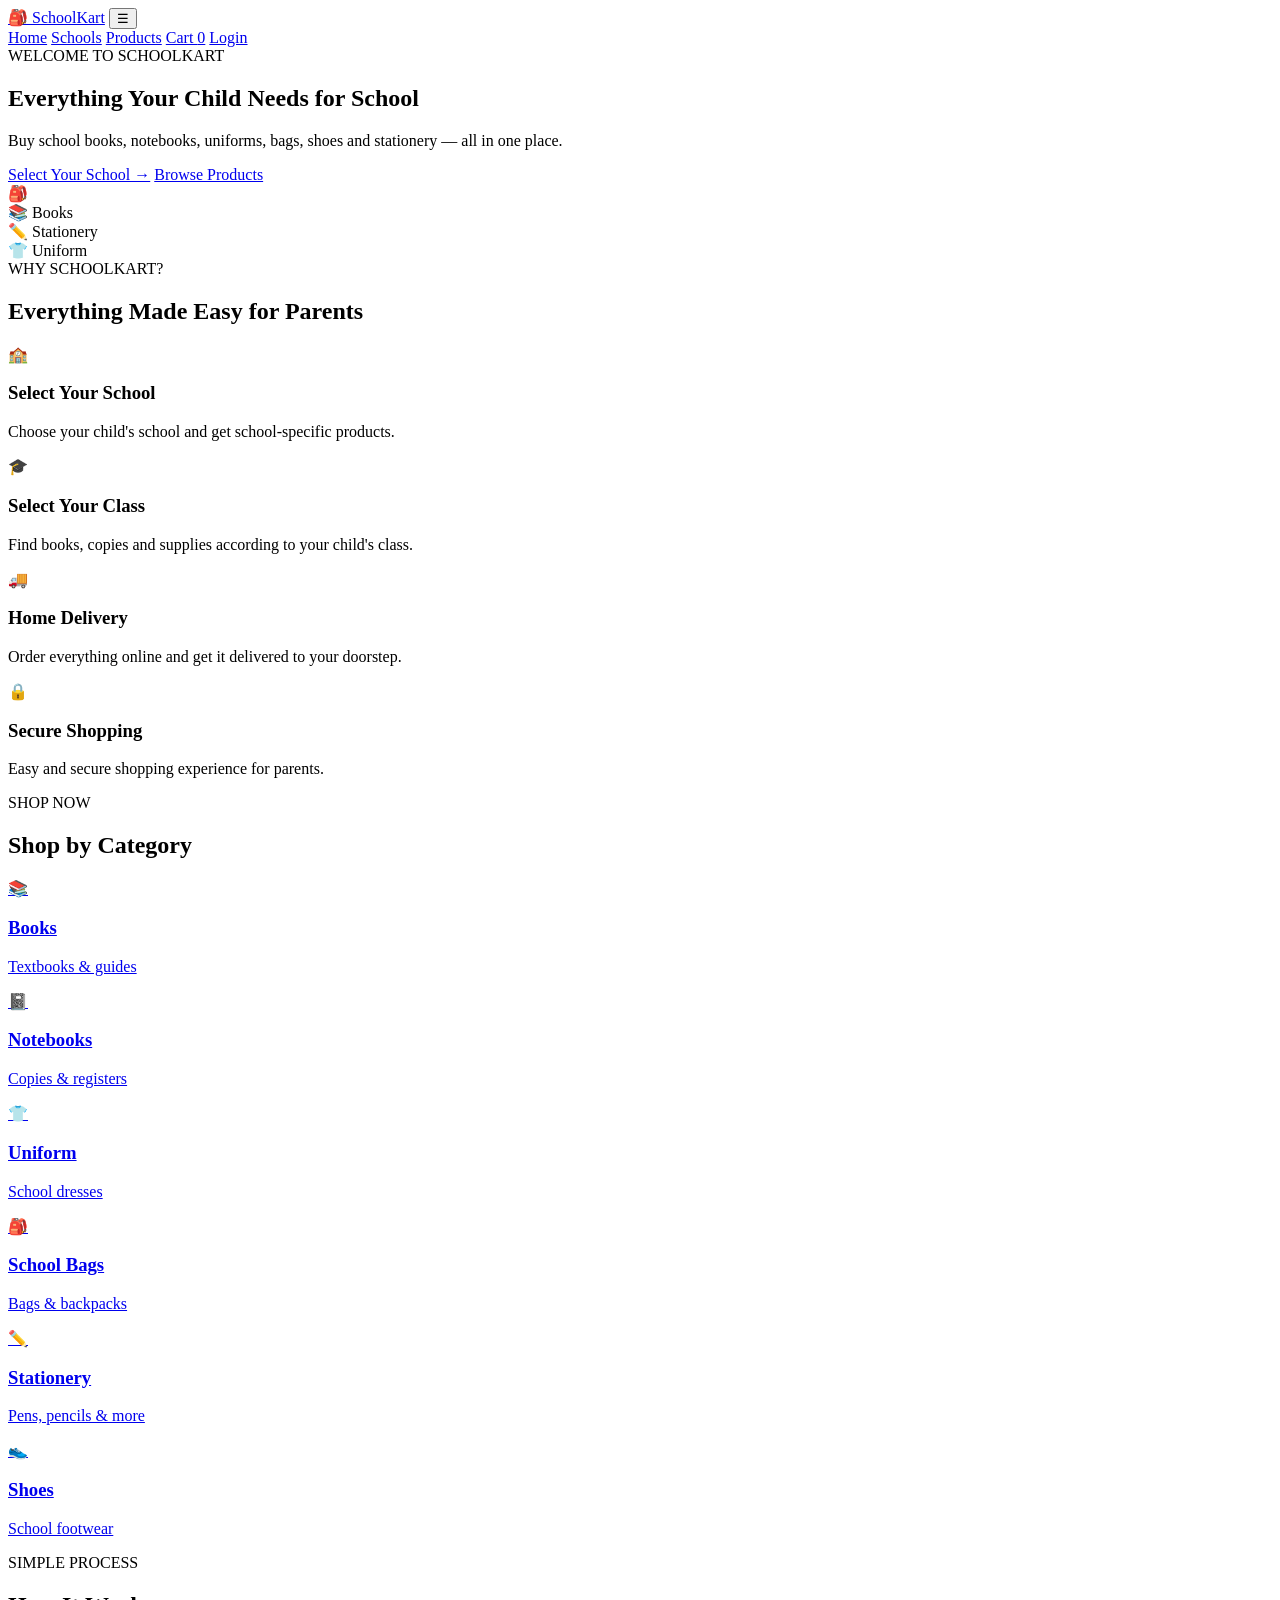
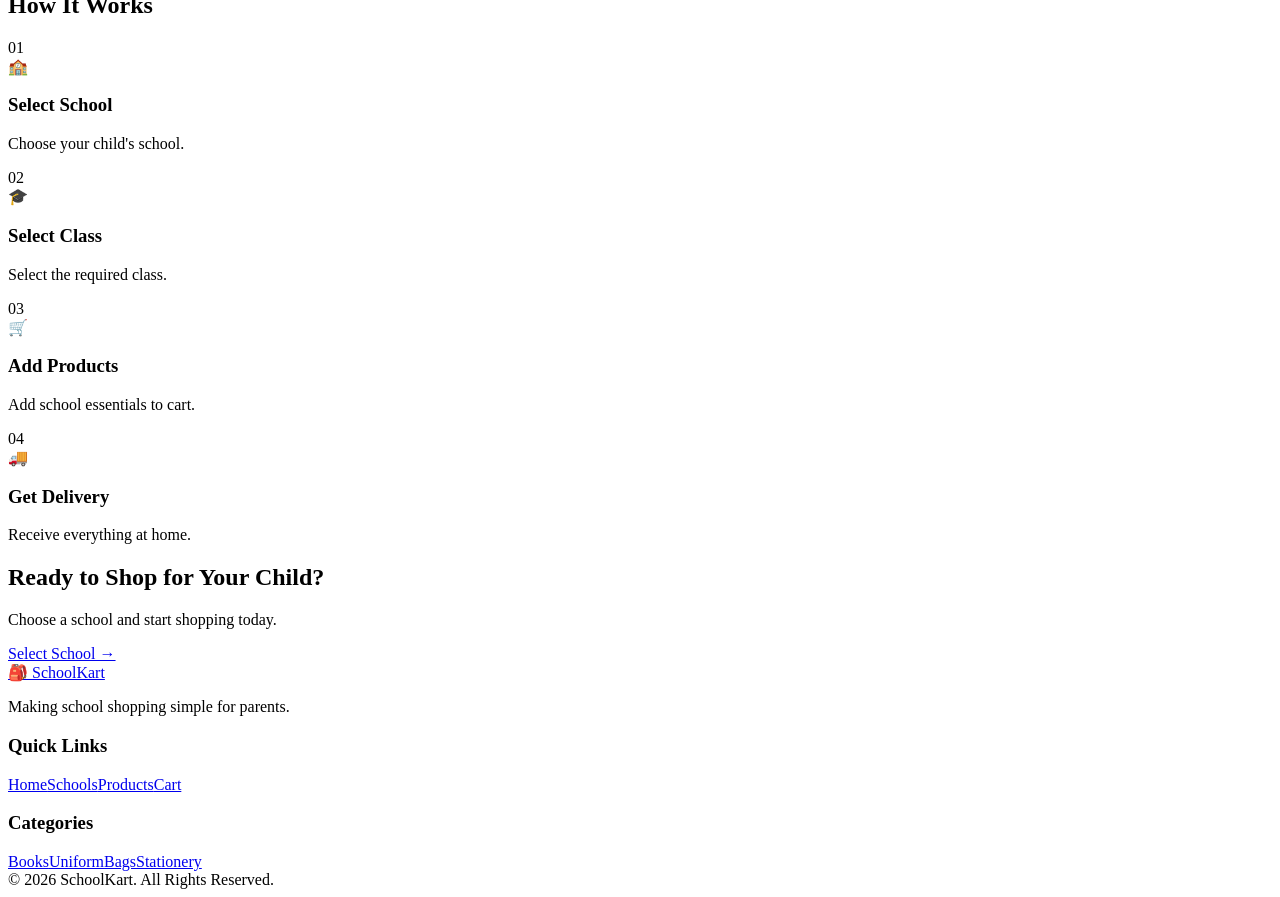
==== index.html @ 6ca2ad96 "Add files via upload" ====
<!DOCTYPE html>
<html lang="en">
<head>
<meta charset="UTF-8">
<meta name="viewport" content="width=device-width, initial-scale=1.0">
<title>SchoolKart - School Essentials</title>
<link rel="stylesheet" href="css/style.css">
</head>
<body>
<header class="header">
  <div class="container nav">
    <a href="index.html" class="logo">🎒 SchoolKart</a>
    <button class="menu-btn" onclick="toggleMenu()">☰</button>
    <nav id="mainNav">
      <a href="index.html" class="active">Home</a>
      <a href="schools.html">Schools</a>
      <a href="products.html">Products</a>
      <a href="cart.html">Cart <span class="cart-count">0</span></a>
      <a href="login.html" class="login-link">Login</a>
    </nav>
  </div>
</header>

<main>
<section class="hero">
  <div class="container hero-content">
    <div class="hero-text">
      <span class="welcome">WELCOME TO SCHOOLKART</span>
      <h1>Everything Your Child <span>Needs for School</span></h1>
      <p>Buy school books, notebooks, uniforms, bags, shoes and stationery — all in one place.</p>
      <div class="hero-buttons">
        <a href="schools.html" class="btn primary-btn">Select Your School →</a>
        <a href="products.html" class="btn secondary-btn">Browse Products</a>
      </div>
    </div>
    <div class="hero-image">
      <div class="school-bag">🎒</div>
      <div class="floating-card card-one">📚 Books</div>
      <div class="floating-card card-two">✏️ Stationery</div>
      <div class="floating-card card-three">👕 Uniform</div>
    </div>
  </div>
</section>

<section class="features section">
  <div class="container">
    <div class="section-title">
      <span>WHY SCHOOLKART?</span>
      <h2>Everything Made Easy for Parents</h2>
    </div>
    <div class="feature-grid">
      <div class="feature-card"><div class="feature-icon">🏫</div><h3>Select Your School</h3><p>Choose your child's school and get school-specific products.</p></div>
      <div class="feature-card"><div class="feature-icon">🎓</div><h3>Select Your Class</h3><p>Find books, copies and supplies according to your child's class.</p></div>
      <div class="feature-card"><div class="feature-icon">🚚</div><h3>Home Delivery</h3><p>Order everything online and get it delivered to your doorstep.</p></div>
      <div class="feature-card"><div class="feature-icon">🔒</div><h3>Secure Shopping</h3><p>Easy and secure shopping experience for parents.</p></div>
    </div>
  </div>
</section>

<section class="categories section">
  <div class="container">
    <div class="section-title"><span>SHOP NOW</span><h2>Shop by Category</h2></div>
    <div class="category-grid">
      <a href="products.html?category=Books" class="category-card"><div>📚</div><h3>Books</h3><p>Textbooks & guides</p></a>
      <a href="products.html?category=Notebooks" class="category-card"><div>📓</div><h3>Notebooks</h3><p>Copies & registers</p></a>
      <a href="products.html?category=Uniform" class="category-card"><div>👕</div><h3>Uniform</h3><p>School dresses</p></a>
      <a href="products.html?category=Bags" class="category-card"><div>🎒</div><h3>School Bags</h3><p>Bags & backpacks</p></a>
      <a href="products.html?category=Stationery" class="category-card"><div>✏️</div><h3>Stationery</h3><p>Pens, pencils & more</p></a>
      <a href="products.html?category=Shoes" class="category-card"><div>👟</div><h3>Shoes</h3><p>School footwear</p></a>
    </div>
  </div>
</section>

<section class="how section">
  <div class="container">
    <div class="section-title"><span>SIMPLE PROCESS</span><h2>How It Works</h2></div>
    <div class="steps">
      <div class="step"><span>01</span><div>🏫</div><h3>Select School</h3><p>Choose your child's school.</p></div>
      <div class="step"><span>02</span><div>🎓</div><h3>Select Class</h3><p>Select the required class.</p></div>
      <div class="step"><span>03</span><div>🛒</div><h3>Add Products</h3><p>Add school essentials to cart.</p></div>
      <div class="step"><span>04</span><div>🚚</div><h3>Get Delivery</h3><p>Receive everything at home.</p></div>
    </div>
  </div>
</section>

<section class="cta">
  <div class="container"><h2>Ready to Shop for Your Child?</h2><p>Choose a school and start shopping today.</p><a href="schools.html" class="btn white-btn">Select School →</a></div>
</section>
</main>

<footer class="footer">
  <div class="container footer-content">
    <div><a href="index.html" class="logo">🎒 SchoolKart</a><p>Making school shopping simple for parents.</p></div>
    <div><h3>Quick Links</h3><a href="index.html">Home</a><a href="schools.html">Schools</a><a href="products.html">Products</a><a href="cart.html">Cart</a></div>
    <div><h3>Categories</h3><a href="products.html?category=Books">Books</a><a href="products.html?category=Uniform">Uniform</a><a href="products.html?category=Bags">Bags</a><a href="products.html?category=Stationery">Stationery</a></div>
  </div>
  <div class="copyright">© 2026 SchoolKart. All Rights Reserved.</div>
</footer>
<script src="js/app.js"></script>
</body>
</html>
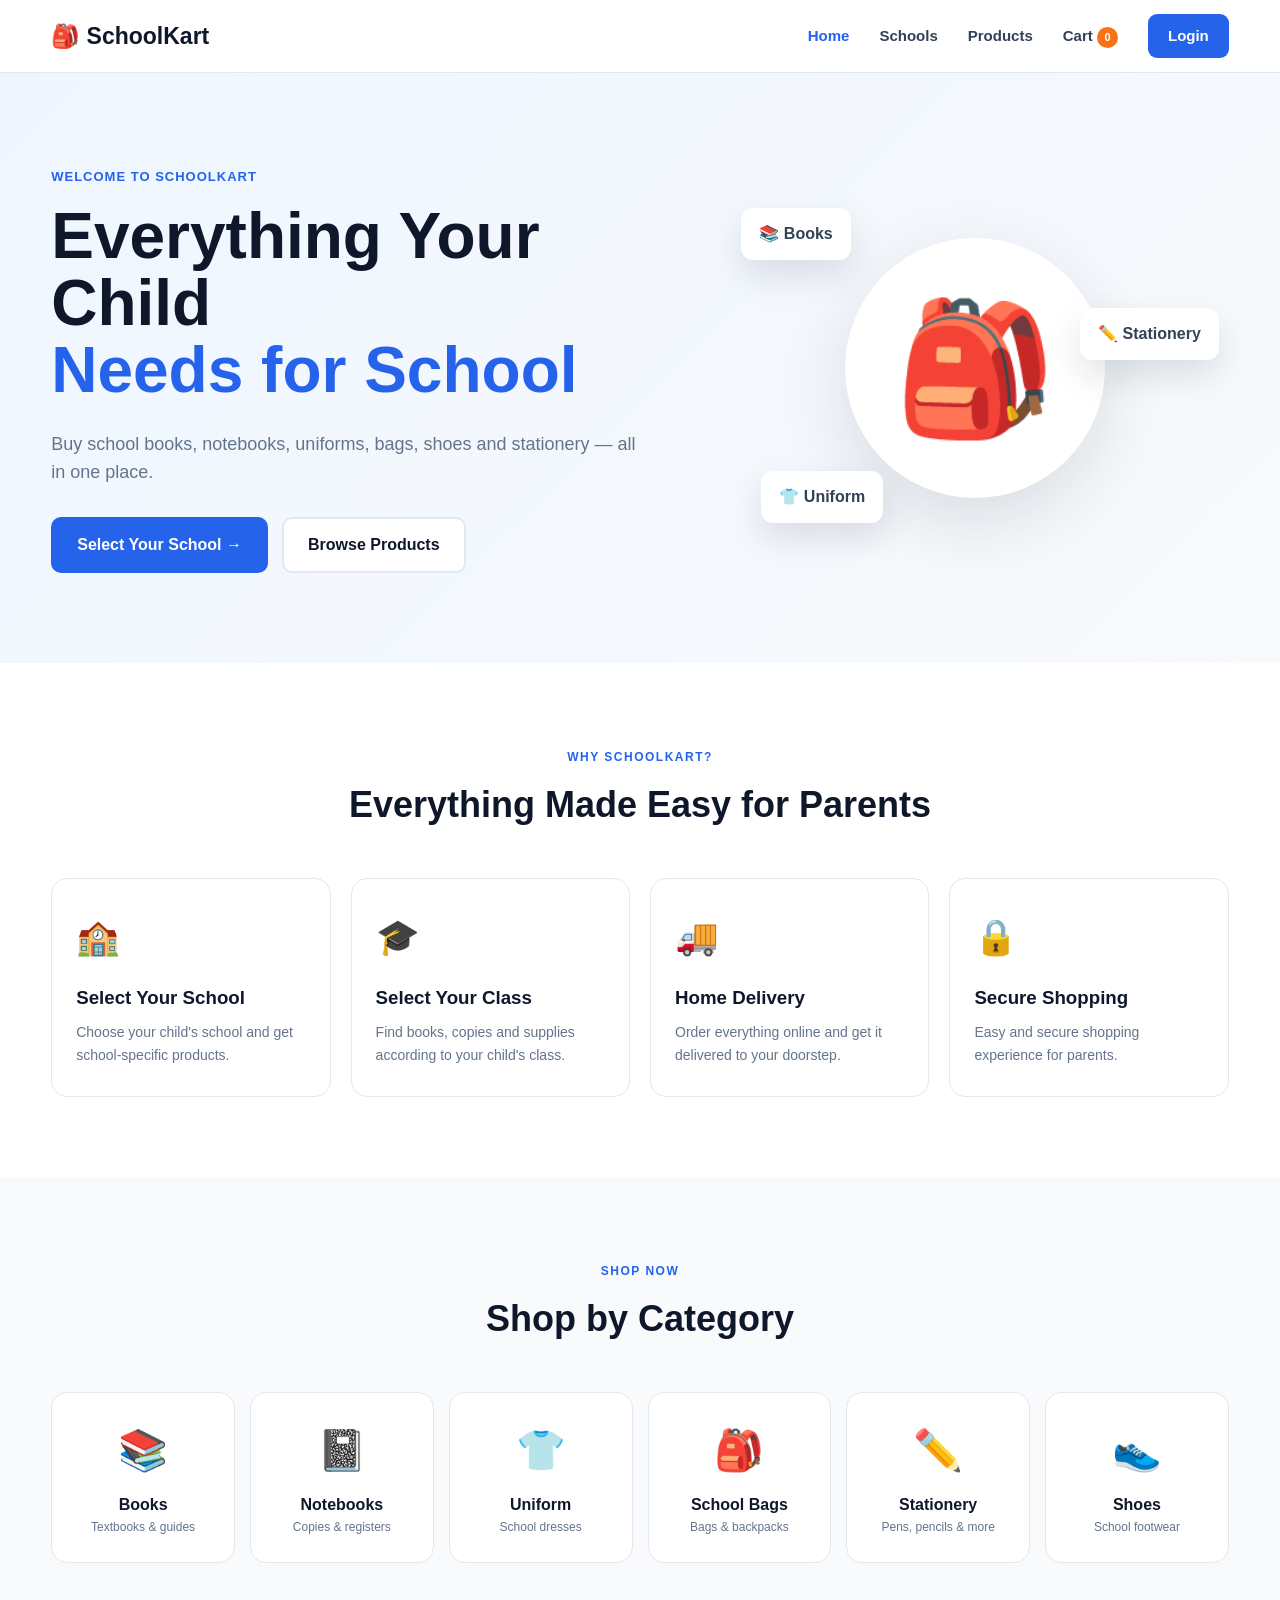
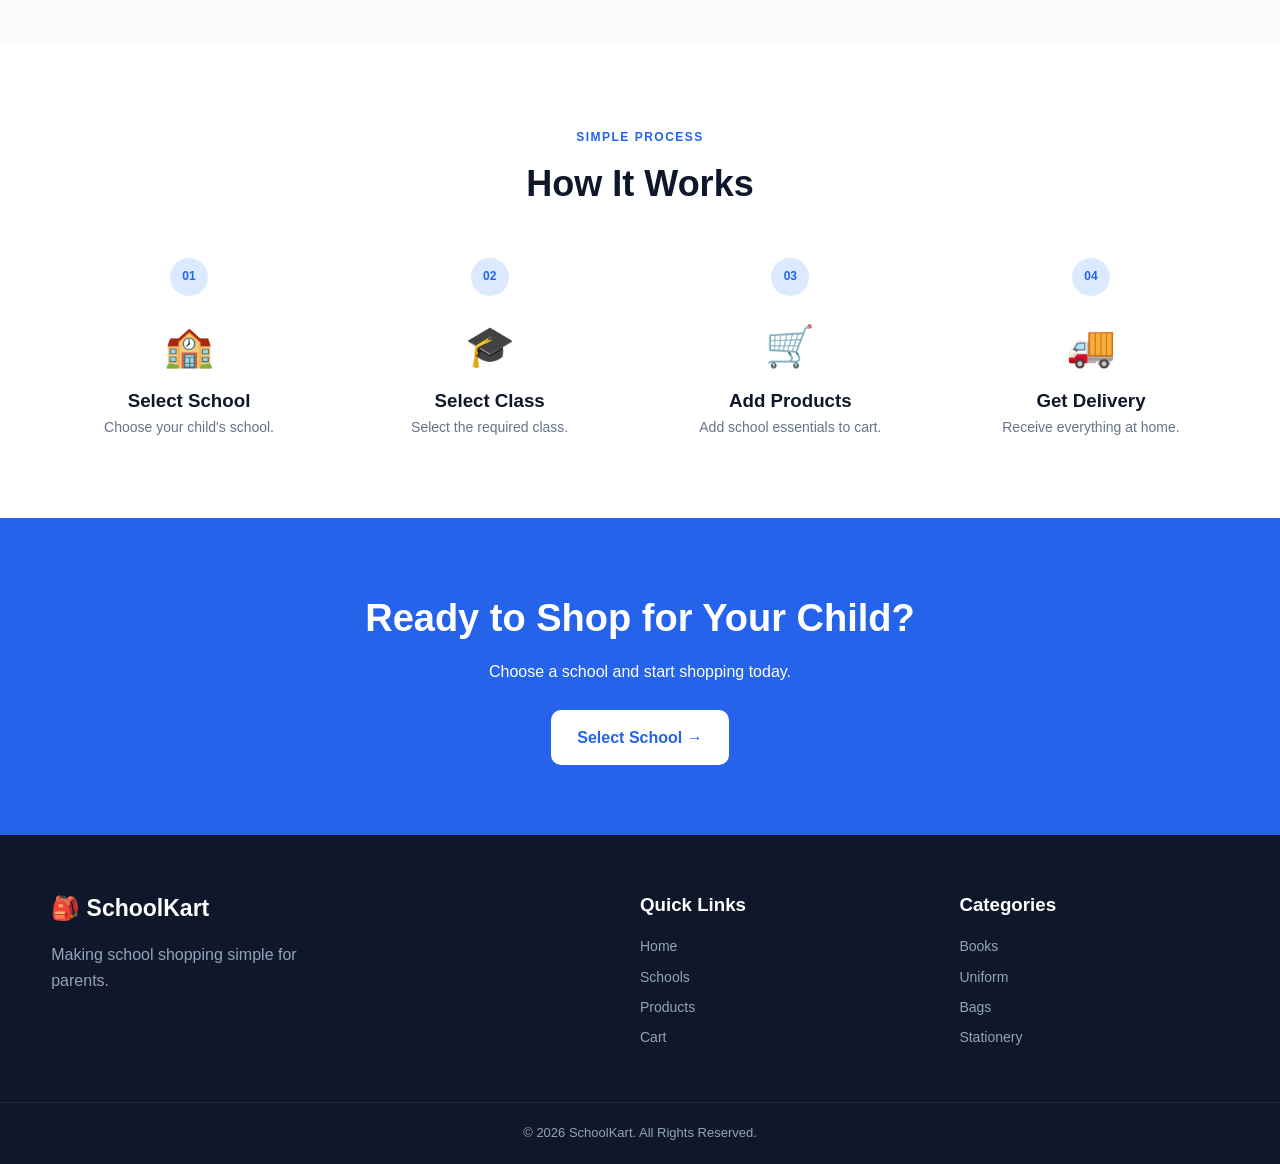
==== commit 0194230c: "Add files via upload" ====
--- a/index.html
+++ b/index.html
@@ -4,7 +4,7 @@
 <meta charset="UTF-8">
 <meta name="viewport" content="width=device-width, initial-scale=1.0">
 <title>SchoolKart - School Essentials</title>
-<link rel="stylesheet" href="css/style.css">
+<link rel="stylesheet" href="style.css">
 </head>
 <body>
 <header class="header">
@@ -96,6 +96,6 @@
   </div>
   <div class="copyright">© 2026 SchoolKart. All Rights Reserved.</div>
 </footer>
-<script src="js/app.js"></script>
+<script src="app.js"></script>
 </body>
 </html>
--- a/style.css
+++ b/style.css
@@ -0,0 +1,22 @@
+*{margin:0;padding:0;box-sizing:border-box}
+:root{--primary:#2563eb;--primary-dark:#1d4ed8;--secondary:#0f172a;--text:#334155;--muted:#64748b;--light:#f8fafc;--white:#fff;--border:#e2e8f0;--danger:#dc2626;--orange:#f97316;--radius:16px}
+html{scroll-behavior:smooth}body{font-family:Arial,Helvetica,sans-serif;color:var(--text);background:#fff;line-height:1.6}a{text-decoration:none;color:inherit}button,input{font-family:inherit}button{cursor:pointer}.container{width:min(1180px,92%);margin:auto}
+.header{background:#fff;border-bottom:1px solid var(--border);position:sticky;top:0;z-index:1000}.nav{min-height:72px;display:flex;align-items:center;justify-content:space-between}.logo{display:flex;align-items:center;gap:8px;font-size:23px;font-weight:800;color:var(--secondary)}.nav nav{display:flex;align-items:center;gap:30px}.nav nav a{font-size:15px;font-weight:600;color:var(--text);transition:.2s}.nav nav a:hover,.nav nav a.active{color:var(--primary)}.login-link{background:var(--primary);color:#fff!important;padding:10px 20px;border-radius:9px}.cart-count{display:inline-flex;align-items:center;justify-content:center;min-width:21px;height:21px;padding:0 5px;background:var(--orange);color:#fff;font-size:11px;border-radius:50px}.menu-btn{display:none;background:none;border:0;font-size:28px}
+.btn{display:inline-flex;align-items:center;justify-content:center;padding:13px 24px;border-radius:10px;font-weight:700;border:2px solid transparent;transition:.2s}.primary-btn{background:var(--primary);color:#fff}.primary-btn:hover{background:var(--primary-dark);transform:translateY(-2px)}.secondary-btn{border-color:var(--border);color:var(--secondary);background:#fff}.secondary-btn:hover{border-color:var(--primary);color:var(--primary)}.white-btn{background:#fff;color:var(--primary)}
+.hero{background:linear-gradient(135deg,#eff6ff,#f8fafc);padding:85px 0;overflow:hidden}.hero-content{display:grid;grid-template-columns:1.1fr .9fr;align-items:center;gap:50px}.welcome{display:inline-block;color:var(--primary);font-size:13px;font-weight:800;letter-spacing:1px;margin-bottom:15px}.hero h1{font-size:clamp(42px,5vw,70px);line-height:1.05;color:var(--secondary);margin-bottom:25px}.hero h1 span{color:var(--primary);display:block}.hero p{max-width:590px;font-size:18px;color:var(--muted);margin-bottom:30px}.hero-buttons{display:flex;gap:14px;flex-wrap:wrap}.hero-image{min-height:420px;position:relative;display:flex;align-items:center;justify-content:center}.school-bag{width:260px;height:260px;border-radius:50%;background:#fff;box-shadow:0 25px 70px rgba(15,23,42,.12);display:flex;align-items:center;justify-content:center;font-size:130px}.floating-card{position:absolute;background:#fff;padding:13px 18px;border-radius:12px;box-shadow:0 15px 35px rgba(15,23,42,.12);font-weight:700}.card-one{top:50px;left:20px}.card-two{right:10px;top:150px}.card-three{bottom:55px;left:40px}
+.section{padding:80px 0}.section-title{text-align:center;margin-bottom:45px}.section-title span,.left-title span{color:var(--primary);font-size:12px;font-weight:800;letter-spacing:1.5px}.section-title h2,.left-title h2{color:var(--secondary);font-size:36px;margin-top:7px}.left-title{text-align:left}
+.feature-grid{display:grid;grid-template-columns:repeat(4,1fr);gap:20px}.feature-card{padding:30px 24px;border:1px solid var(--border);border-radius:var(--radius);background:#fff}.feature-icon{font-size:35px;margin-bottom:18px}.feature-card h3{color:var(--secondary);margin-bottom:8px}.feature-card p{color:var(--muted);font-size:14px}
+.categories{background:var(--light)}.category-grid{display:grid;grid-template-columns:repeat(6,1fr);gap:15px}.category-card{background:#fff;border:1px solid var(--border);padding:25px 12px;text-align:center;border-radius:var(--radius);transition:.25s}.category-card:hover{transform:translateY(-5px);border-color:var(--primary);box-shadow:0 15px 35px rgba(15,23,42,.08)}.category-card>div{font-size:40px;margin-bottom:10px}.category-card h3{font-size:16px;color:var(--secondary)}.category-card p{font-size:12px;color:var(--muted)}
+.steps{display:grid;grid-template-columns:repeat(4,1fr);gap:25px}.step{text-align:center}.step>span{display:inline-flex;width:38px;height:38px;border-radius:50%;align-items:center;justify-content:center;background:#dbeafe;color:var(--primary);font-size:12px;font-weight:800}.step>div{font-size:40px;margin:18px 0 8px}.step h3{color:var(--secondary)}.step p{font-size:14px;color:var(--muted)}
+.cta{background:var(--primary);color:#fff;text-align:center;padding:70px 20px}.cta h2{font-size:38px;margin-bottom:10px}.cta p{margin-bottom:25px}
+.footer{background:var(--secondary);color:#fff;padding-top:55px}.footer-content{display:grid;grid-template-columns:2fr 1fr 1fr;gap:50px;padding-bottom:45px}.footer .logo{color:#fff;margin-bottom:15px}.footer p{color:#94a3b8;max-width:300px}.footer h3{margin-bottom:15px}.footer-content>div:not(:first-child) a{display:block;color:#94a3b8;margin:8px 0;font-size:14px}.copyright{border-top:1px solid #1e293b;padding:20px;text-align:center;color:#94a3b8;font-size:13px}
+.page-header{background:#f1f5f9;padding:65px 0;text-align:center}.page-header span,.products-header>.container>span{color:var(--primary);font-size:12px;font-weight:800;letter-spacing:1px}.page-header h1,.products-header h1{color:var(--secondary);font-size:45px;margin:8px 0}.page-header p,.products-header p{color:var(--muted)}
+.search-box{max-width:650px;margin:0 auto 45px;border:1px solid var(--border);background:#fff;border-radius:12px;display:flex;align-items:center;padding:0 18px;box-shadow:0 10px 30px rgba(15,23,42,.05)}.search-box input{border:0;outline:0;width:100%;padding:17px;font-size:16px}
+.school-grid{display:grid;grid-template-columns:repeat(3,1fr);gap:22px}.school-card{border:1px solid var(--border);border-radius:var(--radius);padding:30px;text-align:center;transition:.25s;cursor:pointer}.school-card:hover{border-color:var(--primary);transform:translateY(-5px);box-shadow:0 15px 35px rgba(15,23,42,.08)}.school-logo{width:75px;height:75px;border-radius:50%;background:#eff6ff;display:flex;align-items:center;justify-content:center;margin:0 auto 18px;font-size:35px}.school-card h3{color:var(--secondary);margin-bottom:5px}.school-card p{color:var(--muted);font-size:13px;margin-bottom:18px}.small-btn{border:0;background:#eff6ff;color:var(--primary);padding:10px 15px;border-radius:8px;font-weight:700}
+.selected-school{display:flex;align-items:center;gap:18px;background:#eff6ff;border-radius:var(--radius);padding:20px 25px;margin-bottom:50px}.selected-school .school-logo{margin:0;width:60px;height:60px}.selected-school small{color:var(--muted)}.selected-school h3{color:var(--secondary)}.change-link{margin-left:auto;color:var(--primary);font-weight:700}.class-grid{display:grid;grid-template-columns:repeat(5,1fr);gap:16px}.class-grid button{background:#fff;border:1px solid var(--border);padding:25px 15px;border-radius:var(--radius);color:var(--secondary);font-weight:800;font-size:16px;transition:.2s}.class-grid button:hover{border-color:var(--primary);color:var(--primary);transform:translateY(-3px)}.class-grid button span{display:block;font-size:28px;margin-bottom:8px}
+.products-header{background:#f1f5f9;padding:35px 0 55px}.breadcrumb{display:flex;gap:10px;color:var(--muted);font-size:13px;margin-bottom:35px}.breadcrumb a:hover{color:var(--primary)}.product-top{display:flex;justify-content:space-between;gap:20px;margin-bottom:30px}.category-tabs{display:flex;gap:8px;flex-wrap:wrap}.category-btn{border:1px solid var(--border);background:#fff;border-radius:8px;padding:9px 13px;font-size:13px;font-weight:700;color:var(--text)}.category-btn.active,.category-btn:hover{background:var(--primary);border-color:var(--primary);color:#fff}.product-search{min-width:230px;height:40px;border:1px solid var(--border);display:flex;align-items:center;gap:8px;padding:0 12px;border-radius:8px}.product-search input{border:0;outline:0;width:100%}.kit-banner{background:linear-gradient(135deg,#eff6ff,#dbeafe);border-radius:var(--radius);padding:25px 30px;display:flex;align-items:center;justify-content:space-between;gap:20px;margin-bottom:35px}.kit-banner span{color:var(--primary);font-size:11px;font-weight:800}.kit-banner h2{color:var(--secondary)}.kit-banner p{color:var(--muted)}.kit-banner button{background:var(--primary);border:0;color:#fff;padding:13px 20px;border-radius:9px;font-weight:700}.product-grid{display:grid;grid-template-columns:repeat(4,1fr);gap:20px}.product-card{border:1px solid var(--border);border-radius:var(--radius);overflow:hidden;background:#fff;transition:.2s}.product-card:hover{transform:translateY(-4px);box-shadow:0 15px 35px rgba(15,23,42,.08)}.product-image{height:190px;background:#f8fafc;display:flex;align-items:center;justify-content:center;font-size:75px}.product-info{padding:18px}.product-category{color:var(--primary);font-size:11px;font-weight:800;text-transform:uppercase}.product-info h3{color:var(--secondary);font-size:16px;margin:5px 0}.product-info p{font-size:12px;color:var(--muted);min-height:38px}.product-bottom{display:flex;align-items:center;justify-content:space-between;margin-top:12px}.price{font-size:19px;font-weight:800;color:var(--secondary)}.add-btn{border:0;background:var(--primary);color:#fff;padding:9px 12px;border-radius:8px;font-size:12px;font-weight:700}
+.cart-layout{display:grid;grid-template-columns:1fr 350px;gap:35px;align-items:start}.cart-heading{display:flex;justify-content:space-between;border-bottom:1px solid var(--border);padding-bottom:15px;margin-bottom:20px}.cart-heading h2{color:var(--secondary)}.cart-heading span{color:var(--muted)}.cart-item{display:grid;grid-template-columns:85px 1fr auto;gap:18px;align-items:center;padding:18px 0;border-bottom:1px solid var(--border)}.cart-item-image{width:85px;height:85px;background:#f8fafc;border-radius:10px;display:flex;align-items:center;justify-content:center;font-size:40px}.cart-item h3{color:var(--secondary);font-size:16px}.cart-item p{color:var(--muted);font-size:13px}.cart-price{font-weight:800;color:var(--secondary)}.quantity{display:flex;align-items:center;gap:10px;margin-top:8px}.quantity button{width:28px;height:28px;border:1px solid var(--border);background:#fff;border-radius:6px}.remove-btn{border:0;background:none;color:var(--danger);font-size:12px;margin-top:5px}.cart-summary{border:1px solid var(--border);padding:25px;border-radius:var(--radius);position:sticky;top:95px}.cart-summary h2{color:var(--secondary);margin-bottom:20px}.summary-row,.summary-total{display:flex;justify-content:space-between;margin:14px 0}.summary-row span{color:var(--muted)}.summary-total{color:var(--secondary);font-size:21px;font-weight:800}.checkout-btn{width:100%;border:0;background:var(--primary);color:#fff;padding:14px;border-radius:9px;font-weight:800;margin-top:15px}.continue-shopping{display:block;text-align:center;margin-top:15px;color:var(--primary);font-size:13px;font-weight:700}.empty-cart{text-align:center;padding:70px 20px}.empty-cart-icon{font-size:75px;margin-bottom:20px}.empty-cart h2{color:var(--secondary)}.empty-cart p{color:var(--muted);margin:8px 0 25px}
+.auth-section{min-height:calc(100vh - 72px);background:#f8fafc;display:flex;align-items:center;justify-content:center;padding:50px 20px}.auth-container{width:min(450px,100%);background:#fff;padding:40px;border-radius:20px;box-shadow:0 20px 60px rgba(15,23,42,.08)}.auth-logo{width:65px;height:65px;margin:0 auto 15px;border-radius:50%;background:#eff6ff;display:flex;align-items:center;justify-content:center;font-size:32px}.auth-container h1{text-align:center;color:var(--secondary)}.auth-container>p{text-align:center;color:var(--muted);margin-bottom:25px}.form-group{margin-bottom:17px}.form-group label{display:block;color:var(--secondary);font-size:13px;font-weight:700;margin-bottom:7px}.form-group input{width:100%;padding:13px;border:1px solid var(--border);border-radius:8px;outline:none}.form-group input:focus{border-color:var(--primary)}.forgot{text-align:right;margin-bottom:15px}.forgot a{color:var(--primary);font-size:13px}.auth-btn{width:100%;border:0;background:var(--primary);color:#fff;padding:14px;border-radius:9px;font-weight:800}.divider{display:flex;align-items:center;gap:10px;margin:25px 0;color:var(--muted);font-size:12px}.divider:before,.divider:after{content:"";flex:1;height:1px;background:var(--border)}.google-btn{width:100%;padding:13px;border:1px solid var(--border);background:#fff;border-radius:9px;font-weight:700}.auth-switch{margin-top:22px;font-size:13px}.auth-switch button{border:0;background:none;color:var(--primary);font-weight:700}.demo-note{font-size:11px!important;margin-top:20px}.empty-state{text-align:center;padding:60px}.empty-state div{font-size:50px}.empty-state h3{color:var(--secondary)}.empty-state p{color:var(--muted)}.hidden{display:none!important}
+@media(max-width:1000px){.feature-grid{grid-template-columns:repeat(2,1fr)}.category-grid{grid-template-columns:repeat(3,1fr)}.school-grid{grid-template-columns:repeat(2,1fr)}.class-grid{grid-template-columns:repeat(4,1fr)}.product-grid{grid-template-columns:repeat(3,1fr)}.cart-layout{grid-template-columns:1fr}.cart-summary{position:static}}
+@media(max-width:700px){.container{width:92%}.nav{min-height:65px}.menu-btn{display:block}.nav nav{display:none;position:absolute;top:65px;left:0;width:100%;background:#fff;padding:20px;flex-direction:column;align-items:stretch;gap:0;border-bottom:1px solid var(--border);box-shadow:0 10px 25px rgba(15,23,42,.08)}.nav nav.show{display:flex}.nav nav a{padding:12px;border-bottom:1px solid #f1f5f9}.login-link{text-align:center;margin-top:8px}.hero{padding:55px 0}.hero-content{grid-template-columns:1fr;text-align:center}.hero p{margin-left:auto;margin-right:auto}.hero-buttons{justify-content:center}.hero-image{min-height:300px}.school-bag{width:200px;height:200px;font-size:95px}.floating-card{font-size:12px;padding:9px 12px}.card-one{left:0;top:20px}.card-two{right:0;top:100px}.card-three{bottom:20px;left:10px}.section{padding:55px 0}.section-title h2,.left-title h2{font-size:28px}.feature-grid,.school-grid,.product-grid{grid-template-columns:1fr}.category-grid{grid-template-columns:repeat(2,1fr)}.steps{grid-template-columns:1fr 1fr}.class-grid{grid-template-columns:repeat(2,1fr)}.page-header h1,.products-header h1{font-size:34px}.product-top{flex-direction:column}.product-search{width:100%}.kit-banner{flex-direction:column;align-items:flex-start}.kit-banner button{width:100%}.cart-item{grid-template-columns:65px 1fr}.cart-item-image{width:65px;height:65px}.cart-price{grid-column:2}.auth-container{padding:28px 20px}.footer-content{grid-template-columns:1fr;gap:30px}.cta h2{font-size:28px}}
+@media(max-width:400px){.hero h1{font-size:38px}.category-grid{gap:10px}.class-grid{gap:10px}.class-grid button{padding:18px 10px}.school-card{padding:22px 15px}.auth-container{padding:25px 16px}}
